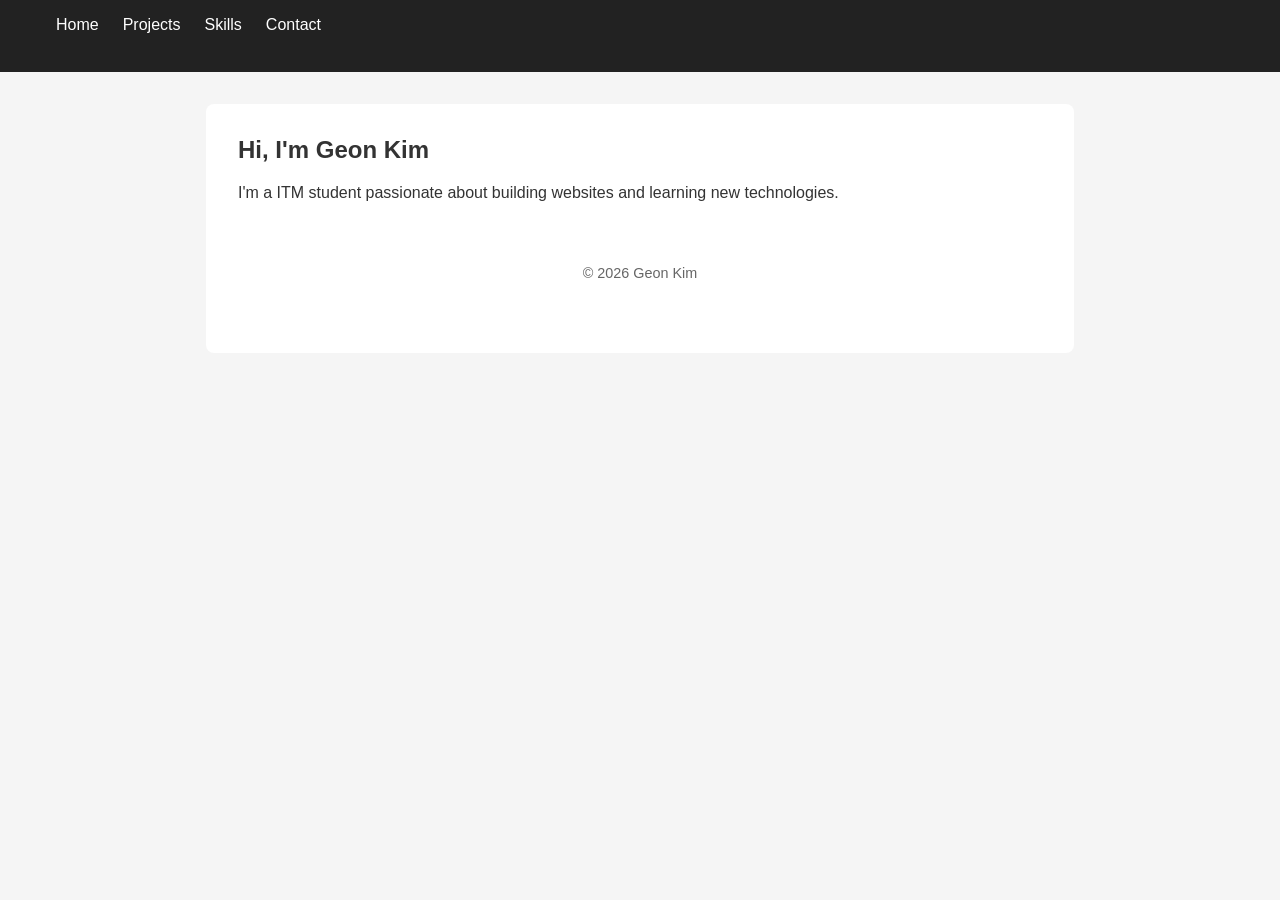
==== index.html @ 6e84593c "Initial commit: Base files carried over from Assignment 1 for Assignment 2 enhancements" ====
<!DOCTYPE html>
<html lang="en">
<head>
  <meta charset="UTF-8" />
  <meta name="viewport" content="width=device-width, initial-scale=1.0" />
  <title>My Portfolio</title> 
  <link rel="stylesheet" href="style.css" />
</head>
<body>

  <nav>
    <ul>
      <li><a href="index.html">Home</a></li>
      <li><a href="projects.html">Projects</a></li>
      <li><a href="skills.html">Skills</a></li>
      <li><a href="contact.html">Contact</a></li>
    </ul>
  </nav>

  <main>
    <section class="intro">
      <h1>Hi, I'm Geon Kim</h1> 
      <p>I'm a ITM student passionate about building websites and learning new technologies.</p> 

  <footer>
    <p>&copy; 2026 Geon Kim</p> 
  </footer>

</body>
</html>
---- style.css ----
/* ── Base ── */
* {
  box-sizing: border-box;
  margin: 0;
  padding: 0;
}

body {
  font-family: Arial, sans-serif;
  background-color: #f5f5f5;
  color: #333;
}

/* ── Nav ── */
nav {
  background-color: #222;
  padding: 1rem 2rem;
}

nav ul {
  list-style: none;
  display: flex;
  gap: 1.5rem;
}

nav a {
  color: #fff;
  text-decoration: none;
  font-size: 1rem;
}

nav a:hover {
  text-decoration: underline;
}

/* ── Main content ── */
main {
  max-width: 900px;
  margin: 2rem auto;
  padding: 0 1rem;
}

section {
  background: #fff;
  padding: 2rem;
  border-radius: 8px;
}

h1 {
  margin-bottom: 1rem;
}

h2 {
  margin-top: 1.5rem;
  margin-bottom: 0.5rem;
}

p {
  margin-bottom: 0.75rem;
  line-height: 1.6;
}

ul {
  padding-left: 1.5rem;
  margin-bottom: 1rem;
}

li {
  margin-bottom: 0.4rem;
}

/* ── Project cards ── */
.project-card {
  border: 1px solid #ddd;
  border-radius: 6px;
  padding: 1rem;
  margin-bottom: 1rem;
}

/* ── Contact form ── */
form {
  display: flex;
  flex-direction: column;
  gap: 0.75rem;
  margin-top: 1rem;
}

label {
  font-weight: bold;
}

input, textarea {
  padding: 0.6rem;
  border: 1px solid #ccc;
  border-radius: 4px;
  font-size: 1rem;
  width: 100%;
}

button {
  padding: 0.7rem 1.5rem;
  background-color: #222;
  color: #fff;
  border: none;
  border-radius: 4px;
  font-size: 1rem;
  cursor: pointer;
  width: fit-content;
}

button:hover {
  background-color: #444;
}

/* ── Footer ── */
footer {
  text-align: center;
  padding: 1.5rem;
  margin-top: 2rem;
  font-size: 0.9rem;
  color: #666;
}

/* ── Responsive: Tablet (481px – 768px) ── */
@media (max-width: 768px) {
  nav ul {
    gap: 1rem;
  }

  main {
    margin: 1.5rem auto;
  }
}

/* ── Responsive: Mobile (0px – 480px) ── */
@media (max-width: 480px) {
  nav ul {
    flex-direction: column;
    gap: 0.5rem;
  }

  section {
    padding: 1.2rem;
  }

  button {
    width: 100%;
  }
}
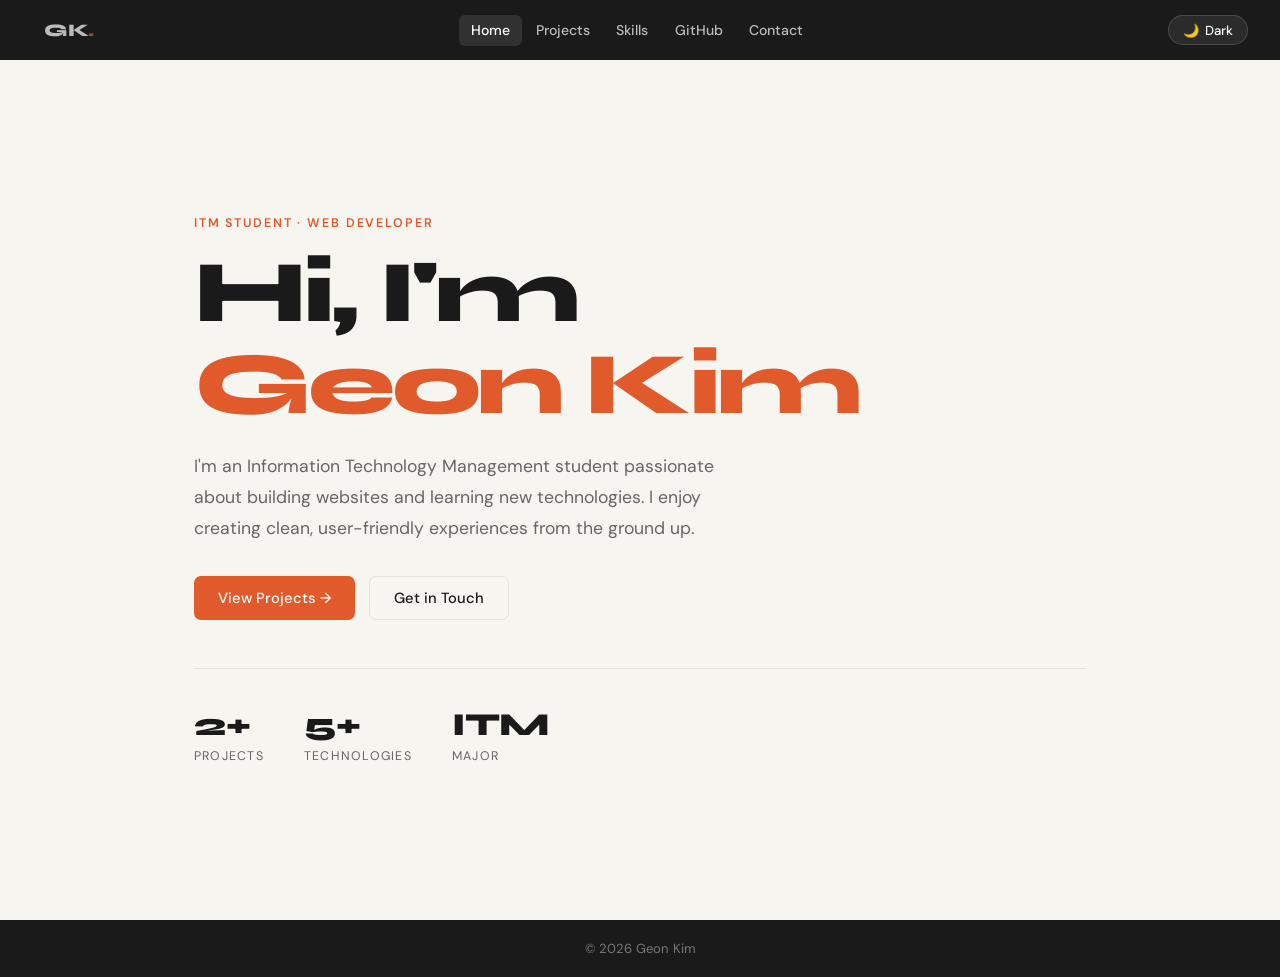
==== commit c40a599d: "feat: add dark/light theme switcher" ====
--- a/index.html
+++ b/index.html
@@ -3,28 +3,75 @@
 <head>
   <meta charset="UTF-8" />
   <meta name="viewport" content="width=device-width, initial-scale=1.0" />
-  <title>My Portfolio</title> 
+  <!-- 💡 CUSTOMIZE: 탭 제목 -->
+  <title>Geon Kim — Portfolio</title>
   <link rel="stylesheet" href="style.css" />
 </head>
 <body>
 
   <nav>
+    <!-- 💡 CUSTOMIZE: 왼쪽 로고 이니셜 -->
+    <a href="index.html" class="nav-brand">GK<span>.</span></a>
+
     <ul>
-      <li><a href="index.html">Home</a></li>
+      <li><a href="index.html" class="active">Home</a></li>
       <li><a href="projects.html">Projects</a></li>
       <li><a href="skills.html">Skills</a></li>
+      <li><a href="github.html">GitHub</a></li>
       <li><a href="contact.html">Contact</a></li>
     </ul>
+
+    <!-- 테마 토글 버튼 (HOA02) — main.js가 제어 -->
+    <button class="theme-toggle" id="themeToggle" aria-label="Toggle theme">
+      <span id="themeIcon">🌙</span>
+      <span class="toggle-label" id="themeLabel">Dark</span>
+    </button>
   </nav>
 
   <main>
     <section class="intro">
-      <h1>Hi, I'm Geon Kim</h1> 
-      <p>I'm a ITM student passionate about building websites and learning new technologies.</p> 
+      <!-- 💡 CUSTOMIZE: 직책/전공 소개 문구 -->
+      <p class="intro-eyebrow fade-up fade-up-1">ITM Student · Web Developer</p>
 
+      <!-- 💡 CUSTOMIZE: 이름 변경 (<em> 태그 안 텍스트) -->
+      <h1 class="fade-up fade-up-2">Hi, I'm<br><em>Geon Kim</em></h1>
+
+      <!-- 💡 CUSTOMIZE: 자기소개 문장 -->
+      <p class="intro-bio fade-up fade-up-3">
+        I'm an Information Technology Management student passionate about
+        building websites and learning new technologies. I enjoy creating
+        clean, user-friendly experiences from the ground up.
+      </p>
+
+      <div class="intro-cta fade-up fade-up-4">
+        <a href="projects.html" class="btn btn-primary">View Projects →</a>
+        <a href="contact.html"  class="btn btn-ghost">Get in Touch</a>
+      </div>
+
+      <!-- 💡 CUSTOMIZE: 하단 통계 숫자와 라벨 자유롭게 변경 -->
+      <div class="home-stats fade-up fade-up-5">
+        <div>
+          <span class="home-stat-num">2+</span>
+          <span class="home-stat-label">Projects</span>
+        </div>
+        <div>
+          <span class="home-stat-num">5+</span>
+          <span class="home-stat-label">Technologies</span>
+        </div>
+        <div>
+          <span class="home-stat-num">ITM</span>
+          <span class="home-stat-label">Major</span>
+        </div>
+      </div>
+    </section>
+  </main>
+
+  <!-- 💡 CUSTOMIZE: 저작권 연도/이름 -->
   <footer>
-    <p>&copy; 2026 Geon Kim</p> 
+    <p>&copy; 2026 Geon Kim</p>
   </footer>
 
+  <!-- 공통 JS (테마 스위처) -->
+  <script src="main.js"></script>
 </body>
 </html>
--- a/style.css
+++ b/style.css
@@ -1,149 +1,627 @@
-/* ── Base ── */
-* {
+/* ── Google Fonts ── */
+/* 💡 CUSTOMIZE: 원하는 폰트로 교체 가능 (Google Fonts에서 선택) */
+@import url('https://fonts.googleapis.com/css2?family=Syne:wght@400;600;700;800&family=DM+Sans:ital,wght@0,300;0,400;0,500;1,400&display=swap');
+
+/* ════════════════════════════════════════
+   CSS 변수 (테마 시스템) — HOA02 추가
+   ════════════════════════════════════════ */
+
+/* 💡 CUSTOMIZE: 라이트 테마 색상을 여기서 바꾸세요 */
+:root {
+  --bg:          #f7f5f0;       /* 페이지 배경 */
+  --bg-card:     #ffffff;       /* 카드 배경 */
+  --bg-nav:      #1a1a1a;       /* 네비게이션 배경 */
+  --text-main:   #1a1a1a;       /* 주 텍스트 */
+  --text-sub:    #666;          /* 보조 텍스트 */
+  --text-nav:    #ffffff;       /* 네비 텍스트 */
+  --accent:      #e05a2b;       /* 포인트 컬러 (버튼, 강조) */
+  --accent-dark: #c04820;       /* 호버 시 포인트 컬러 */
+  --border:      #e5e1d8;       /* 테두리 */
+  --shadow:      0 2px 12px rgba(0,0,0,0.07);
+  --shadow-lg:   0 8px 30px rgba(0,0,0,0.12);
+  --tag-bg:      #eeebe3;
+  --tag-text:    #555;
+  --input-bg:    #fff;
+}
+
+/* 💡 CUSTOMIZE: 다크 테마 색상을 여기서 바꾸세요 */
+body.dark {
+  --bg:          #111;
+  --bg-card:     #1c1c1c;
+  --bg-nav:      #0a0a0a;
+  --text-main:   #eeebe3;
+  --text-sub:    #888;
+  --text-nav:    #eeebe3;
+  --accent:      #f07040;
+  --accent-dark: #e05a2b;
+  --border:      #2a2a2a;
+  --shadow:      0 2px 12px rgba(0,0,0,0.4);
+  --shadow-lg:   0 8px 30px rgba(0,0,0,0.6);
+  --tag-bg:      #252525;
+  --tag-text:    #bbb;
+  --input-bg:    #1c1c1c;
+}
+
+/* ════════════════════════════════════════
+   Base
+   ════════════════════════════════════════ */
+*, *::before, *::after {
   box-sizing: border-box;
   margin: 0;
   padding: 0;
 }
 
+html { scroll-behavior: smooth; }
+
 body {
-  font-family: Arial, sans-serif;
-  background-color: #f5f5f5;
-  color: #333;
-}
-
-/* ── Nav ── */
+  font-family: 'DM Sans', Arial, sans-serif;
+  background-color: var(--bg);
+  color: var(--text-main);
+  transition: background-color 0.3s, color 0.3s;
+  min-height: 100vh;
+  display: flex;
+  flex-direction: column;
+}
+
+/* ════════════════════════════════════════
+   Navigation
+   ════════════════════════════════════════ */
 nav {
-  background-color: #222;
-  padding: 1rem 2rem;
-}
+  background-color: var(--bg-nav);
+  padding: 0 2rem;
+  height: 60px;
+  display: flex;
+  align-items: center;
+  justify-content: space-between;
+  position: sticky;
+  top: 0;
+  z-index: 100;
+  transition: background-color 0.3s;
+}
+
+/* 💡 CUSTOMIZE: 왼쪽 로고 텍스트 (index.html에서도 변경) */
+.nav-brand {
+  font-family: 'Syne', sans-serif;
+  font-weight: 800;
+  font-size: 1.1rem;
+  color: var(--text-nav);
+  letter-spacing: -0.02em;
+  text-decoration: none;
+}
+
+.nav-brand span { color: var(--accent); }
 
 nav ul {
   list-style: none;
   display: flex;
-  gap: 1.5rem;
+  align-items: center;
+  gap: 0.15rem;
 }
 
 nav a {
+  color: var(--text-nav);
+  text-decoration: none;
+  font-size: 0.88rem;
+  font-weight: 500;
+  padding: 0.38rem 0.75rem;
+  border-radius: 6px;
+  opacity: 0.7;
+  transition: opacity 0.2s, background 0.2s;
+}
+
+nav a:hover,
+nav a.active {
+  opacity: 1;
+  background: rgba(255,255,255,0.1);
+}
+
+/* ── 테마 토글 버튼 (HOA02 추가) ── */
+.theme-toggle {
+  display: flex;
+  align-items: center;
+  gap: 0.35rem;
+  background: rgba(255,255,255,0.08);
+  border: 1px solid rgba(255,255,255,0.15);
+  color: var(--text-nav);
+  border-radius: 20px;
+  padding: 0.35rem 0.9rem;
+  font-size: 0.82rem;
+  font-family: 'DM Sans', sans-serif;
+  font-weight: 500;
+  cursor: pointer;
+  transition: background 0.2s;
+  white-space: nowrap;
+}
+
+.theme-toggle:hover { background: rgba(255,255,255,0.15); }
+
+/* ════════════════════════════════════════
+   Main Layout
+   ════════════════════════════════════════ */
+main {
+  flex: 1;
+  max-width: 940px;
+  width: 100%;
+  margin: 2.5rem auto;
+  padding: 0 1.5rem;
+}
+
+.page-header { margin-bottom: 2rem; }
+
+.page-header h1 {
+  font-family: 'Syne', sans-serif;
+  font-size: clamp(2rem, 5vw, 2.8rem);
+  font-weight: 800;
+  letter-spacing: -0.04em;
+  line-height: 1.1;
+  margin-bottom: 0.4rem;
+}
+
+.page-header p { color: var(--text-sub); }
+
+/* ════════════════════════════════════════
+   Home (index.html)
+   ════════════════════════════════════════ */
+.intro {
+  display: flex;
+  flex-direction: column;
+  justify-content: center;
+  min-height: calc(100vh - 120px);
+  padding: 2rem 0;
+}
+
+.intro-eyebrow {
+  font-size: 0.78rem;
+  font-weight: 600;
+  letter-spacing: 0.15em;
+  text-transform: uppercase;
+  color: var(--accent);
+  margin-bottom: 1rem;
+}
+
+/* 💡 CUSTOMIZE: 홈 타이틀 크기 */
+.intro h1 {
+  font-family: 'Syne', sans-serif;
+  font-size: clamp(2.8rem, 9vw, 5.5rem);
+  font-weight: 800;
+  letter-spacing: -0.04em;
+  line-height: 1.05;
+  margin-bottom: 1.25rem;
+}
+
+/* 💡 CUSTOMIZE: em 태그 = 이름 강조 색 */
+.intro h1 em { font-style: normal; color: var(--accent); }
+
+.intro-bio {
+  font-size: 1.1rem;
+  color: var(--text-sub);
+  max-width: 520px;
+  line-height: 1.75;
+  margin-bottom: 2rem;
+}
+
+.intro-cta { display: flex; gap: 0.875rem; flex-wrap: wrap; }
+
+.btn {
+  display: inline-flex;
+  align-items: center;
+  gap: 0.4rem;
+  padding: 0.7rem 1.5rem;
+  border-radius: 7px;
+  font-size: 0.92rem;
+  font-weight: 500;
+  font-family: 'DM Sans', sans-serif;
+  text-decoration: none;
+  transition: all 0.2s;
+  cursor: pointer;
+  border: none;
+}
+
+.btn-primary { background: var(--accent); color: #fff; }
+
+.btn-primary:hover {
+  background: var(--accent-dark);
+  transform: translateY(-1px);
+  box-shadow: 0 5px 18px rgba(224,90,43,0.28);
+}
+
+.btn-ghost {
+  background: transparent;
+  color: var(--text-main);
+  border: 1.5px solid var(--border);
+}
+
+.btn-ghost:hover { border-color: var(--text-main); transform: translateY(-1px); }
+
+/* 홈 하단 통계 */
+.home-stats {
+  display: flex;
+  gap: 2.5rem;
+  flex-wrap: wrap;
+  margin-top: 3rem;
+  padding-top: 2.5rem;
+  border-top: 1px solid var(--border);
+}
+
+/* 💡 CUSTOMIZE: home-stats 숫자/라벨 변경은 index.html에서 */
+.home-stat-num {
+  display: block;
+  font-family: 'Syne', sans-serif;
+  font-size: 2rem;
+  font-weight: 800;
+  line-height: 1;
+  margin-bottom: 0.2rem;
+}
+
+.home-stat-label {
+  font-size: 0.78rem;
+  color: var(--text-sub);
+  text-transform: uppercase;
+  letter-spacing: 0.1em;
+}
+
+/* ════════════════════════════════════════
+   Projects — HOA02: 필터 기능
+   ════════════════════════════════════════ */
+
+/* 💡 CUSTOMIZE: 필터 카테고리는 projects.html에서 data-filter 값으로 추가/수정 */
+.filter-bar {
+  display: flex;
+  flex-wrap: wrap;
+  gap: 0.5rem;
+  margin-bottom: 1.75rem;
+}
+
+.filter-btn {
+  padding: 0.42rem 1.05rem;
+  border: 1.5px solid var(--border);
+  background: var(--bg-card);
+  color: var(--text-sub);
+  border-radius: 20px;
+  font-size: 0.83rem;
+  font-weight: 500;
+  font-family: 'DM Sans', sans-serif;
+  cursor: pointer;
+  transition: all 0.18s;
+}
+
+.filter-btn:hover { border-color: var(--accent); color: var(--accent); }
+
+.filter-btn.active {
+  background: var(--accent);
+  border-color: var(--accent);
   color: #fff;
-  text-decoration: none;
-  font-size: 1rem;
-}
-
-nav a:hover {
-  text-decoration: underline;
-}
-
-/* ── Main content ── */
-main {
-  max-width: 900px;
-  margin: 2rem auto;
-  padding: 0 1rem;
-}
-
-section {
-  background: #fff;
-  padding: 2rem;
+}
+
+.projects-grid {
+  display: grid;
+  grid-template-columns: repeat(auto-fill, minmax(270px, 1fr));
+  gap: 1.1rem;
+}
+
+/* JS가 토글하는 숨김 클래스 */
+.project-card.hidden { display: none; }
+
+.project-card {
+  background: var(--bg-card);
+  border: 1px solid var(--border);
+  border-radius: 12px;
+  padding: 1.5rem;
+  display: flex;
+  flex-direction: column;
+  gap: 0.65rem;
+  transition: box-shadow 0.22s, transform 0.22s, border-color 0.22s;
+}
+
+.project-card:hover {
+  box-shadow: var(--shadow-lg);
+  transform: translateY(-3px);
+  border-color: var(--accent);
+}
+
+.project-card h2 {
+  font-family: 'Syne', sans-serif;
+  font-size: 1.1rem;
+  font-weight: 700;
+  letter-spacing: -0.02em;
+}
+
+.project-card p { color: var(--text-sub); font-size: 0.88rem; line-height: 1.6; flex: 1; }
+
+.project-tags { display: flex; flex-wrap: wrap; gap: 0.35rem; margin-top: auto; }
+
+.tag {
+  background: var(--tag-bg);
+  color: var(--tag-text);
+  padding: 0.18rem 0.6rem;
+  border-radius: 4px;
+  font-size: 0.76rem;
+  font-weight: 500;
+}
+
+/* 💡 CUSTOMIZE: 언어 태그는 .tag.lang 클래스로 포인트 색 적용 */
+.tag.lang { background: var(--accent); color: #fff; opacity: 0.9; }
+
+/* ════════════════════════════════════════
+   Skills
+   ════════════════════════════════════════ */
+.skills-block { margin-bottom: 2.25rem; }
+
+.skills-block h2 {
+  font-family: 'Syne', sans-serif;
+  font-size: 0.78rem;
+  font-weight: 700;
+  letter-spacing: 0.12em;
+  text-transform: uppercase;
+  color: var(--text-sub);
+  margin-bottom: 0.9rem;
+}
+
+.skills-grid {
+  display: grid;
+  /* 💡 CUSTOMIZE: 한 줄에 몇 개 보일지 minmax 값 조절 */
+  grid-template-columns: repeat(auto-fill, minmax(140px, 1fr));
+  gap: 0.65rem;
+}
+
+.skill-chip {
+  background: var(--bg-card);
+  border: 1px solid var(--border);
   border-radius: 8px;
-}
-
-h1 {
-  margin-bottom: 1rem;
-}
-
-h2 {
-  margin-top: 1.5rem;
-  margin-bottom: 0.5rem;
-}
-
-p {
-  margin-bottom: 0.75rem;
-  line-height: 1.6;
-}
-
-ul {
-  padding-left: 1.5rem;
-  margin-bottom: 1rem;
-}
-
-li {
-  margin-bottom: 0.4rem;
-}
-
-/* ── Project cards ── */
-.project-card {
-  border: 1px solid #ddd;
-  border-radius: 6px;
-  padding: 1rem;
-  margin-bottom: 1rem;
-}
-
-/* ── Contact form ── */
+  padding: 0.7rem 1rem;
+  font-size: 0.88rem;
+  font-weight: 500;
+  text-align: center;
+  transition: all 0.18s;
+}
+
+.skill-chip:hover {
+  border-color: var(--accent);
+  color: var(--accent);
+  transform: translateY(-2px);
+  box-shadow: var(--shadow);
+}
+
+/* ════════════════════════════════════════
+   Contact
+   ════════════════════════════════════════ */
+.contact-wrap {
+  display: grid;
+  grid-template-columns: 1fr 1.7fr;
+  gap: 3rem;
+  align-items: start;
+}
+
+.contact-info h2 {
+  font-family: 'Syne', sans-serif;
+  font-size: 1.3rem;
+  font-weight: 700;
+  margin-bottom: 0.65rem;
+}
+
+.contact-info p { color: var(--text-sub); line-height: 1.7; font-size: 0.92rem; margin-bottom: 1.5rem; }
+
+.contact-row {
+  display: flex;
+  align-items: center;
+  gap: 0.7rem;
+  margin-bottom: 0.7rem;
+  font-size: 0.88rem;
+  color: var(--text-sub);
+}
+
 form {
+  background: var(--bg-card);
+  border: 1px solid var(--border);
+  border-radius: 12px;
+  padding: 1.75rem;
   display: flex;
   flex-direction: column;
-  gap: 0.75rem;
-  margin-top: 1rem;
-}
-
-label {
-  font-weight: bold;
-}
+  gap: 1rem;
+}
+
+.form-field { display: flex; flex-direction: column; gap: 0.35rem; }
+
+label { font-size: 0.82rem; font-weight: 500; color: var(--text-sub); }
 
 input, textarea {
-  padding: 0.6rem;
-  border: 1px solid #ccc;
-  border-radius: 4px;
-  font-size: 1rem;
+  padding: 0.7rem 0.95rem;
+  border: 1.5px solid var(--border);
+  border-radius: 7px;
+  font-size: 0.92rem;
+  font-family: 'DM Sans', sans-serif;
+  background: var(--input-bg);
+  color: var(--text-main);
   width: 100%;
-}
-
-button {
-  padding: 0.7rem 1.5rem;
-  background-color: #222;
+  transition: border-color 0.18s;
+}
+
+input:focus, textarea:focus { outline: none; border-color: var(--accent); }
+
+textarea { resize: vertical; min-height: 130px; }
+
+button[type="submit"] {
+  align-self: flex-start;
+  padding: 0.72rem 1.8rem;
+  background: var(--accent);
   color: #fff;
   border: none;
-  border-radius: 4px;
-  font-size: 1rem;
+  border-radius: 7px;
+  font-size: 0.92rem;
+  font-weight: 600;
+  font-family: 'DM Sans', sans-serif;
   cursor: pointer;
-  width: fit-content;
-}
-
-button:hover {
-  background-color: #444;
-}
-
-/* ── Footer ── */
+  transition: all 0.2s;
+}
+
+button[type="submit"]:hover { background: var(--accent-dark); transform: translateY(-1px); }
+
+/* ════════════════════════════════════════
+   GitHub Stats Page — HOA02 신규
+   ════════════════════════════════════════ */
+
+/* 프로필 카드 */
+.gh-profile {
+  display: flex;
+  align-items: center;
+  gap: 2rem;
+  background: var(--bg-card);
+  border: 1px solid var(--border);
+  border-radius: 14px;
+  padding: 1.75rem;
+  margin-bottom: 2.25rem;
+}
+
+.gh-avatar {
+  width: 88px;
+  height: 88px;
+  border-radius: 50%;
+  border: 3px solid var(--border);
+  object-fit: cover;
+  flex-shrink: 0;
+}
+
+.gh-avatar-fallback {
+  width: 88px;
+  height: 88px;
+  border-radius: 50%;
+  background: var(--tag-bg);
+  display: flex;
+  align-items: center;
+  justify-content: center;
+  font-size: 2.5rem;
+  flex-shrink: 0;
+}
+
+.gh-name { font-family: 'Syne', sans-serif; font-size: 1.35rem; font-weight: 700; margin-bottom: 0.2rem; }
+.gh-login { color: var(--text-sub); font-size: 0.88rem; margin-bottom: 0.4rem; }
+.gh-bio   { color: var(--text-sub); font-size: 0.88rem; line-height: 1.55; margin-bottom: 0.8rem; }
+
+.gh-stats { display: flex; gap: 1rem; flex-wrap: wrap; }
+
+.gh-stat {
+  background: var(--tag-bg);
+  border-radius: 8px;
+  padding: 0.55rem 1rem;
+  min-width: 76px;
+  text-align: center;
+}
+
+.gh-stat-n { display: block; font-family: 'Syne', sans-serif; font-size: 1.2rem; font-weight: 700; }
+.gh-stat-l { font-size: 0.73rem; color: var(--text-sub); }
+
+/* 레포 목록 */
+.repos-header {
+  font-family: 'Syne', sans-serif;
+  font-size: 0.76rem;
+  font-weight: 700;
+  letter-spacing: 0.12em;
+  text-transform: uppercase;
+  color: var(--text-sub);
+  margin-bottom: 1rem;
+}
+
+.repos-grid {
+  display: grid;
+  grid-template-columns: repeat(auto-fill, minmax(270px, 1fr));
+  gap: 1rem;
+}
+
+.repo-card {
+  background: var(--bg-card);
+  border: 1px solid var(--border);
+  border-radius: 10px;
+  padding: 1.2rem;
+  text-decoration: none;
+  color: inherit;
+  display: flex;
+  flex-direction: column;
+  gap: 0.55rem;
+  transition: all 0.2s;
+}
+
+.repo-card:hover {
+  border-color: var(--accent);
+  box-shadow: var(--shadow-lg);
+  transform: translateY(-2px);
+}
+
+.repo-name { font-family: 'Syne', sans-serif; font-size: 0.97rem; font-weight: 700; color: var(--accent); }
+.repo-desc { font-size: 0.83rem; color: var(--text-sub); line-height: 1.55; flex: 1; }
+.repo-meta { display: flex; gap: 0.9rem; flex-wrap: wrap; font-size: 0.78rem; color: var(--text-sub); }
+
+/* 로딩 / 에러 상태 */
+.gh-loading {
+  text-align: center;
+  padding: 4rem 0;
+  color: var(--text-sub);
+  font-size: 0.95rem;
+}
+
+.gh-loading::after {
+  content: '';
+  animation: ellipsis 1.4s infinite;
+}
+
+@keyframes ellipsis {
+  0%   { content: '.'; }
+  33%  { content: '..'; }
+  66%  { content: '...'; }
+}
+
+.gh-error { text-align: center; padding: 3rem 0; color: var(--text-sub); }
+
+/* ════════════════════════════════════════
+   Footer
+   ════════════════════════════════════════ */
 footer {
+  background: #1a1a1a;
+  color: #777;
   text-align: center;
-  padding: 1.5rem;
-  margin-top: 2rem;
-  font-size: 0.9rem;
-  color: #666;
-}
-
-/* ── Responsive: Tablet (481px – 768px) ── */
+  padding: 1.25rem;
+  font-size: 0.82rem;
+  margin-top: auto;
+}
+
+/* ════════════════════════════════════════
+   Fade-up 애니메이션 (공통)
+   ════════════════════════════════════════ */
+@keyframes fadeUp {
+  from { opacity: 0; transform: translateY(20px); }
+  to   { opacity: 1; transform: translateY(0); }
+}
+
+.fade-up { animation: fadeUp 0.5s ease both; }
+.fade-up-1 { animation-delay: 0.05s; }
+.fade-up-2 { animation-delay: 0.13s; }
+.fade-up-3 { animation-delay: 0.22s; }
+.fade-up-4 { animation-delay: 0.32s; }
+.fade-up-5 { animation-delay: 0.42s; }
+
+/* ════════════════════════════════════════
+   Responsive — Tablet (481px–768px)
+   ════════════════════════════════════════ */
 @media (max-width: 768px) {
-  nav ul {
-    gap: 1rem;
-  }
-
-  main {
-    margin: 1.5rem auto;
-  }
-}
-
-/* ── Responsive: Mobile (0px – 480px) ── */
+  nav { padding: 0 1.25rem; }
+  main { margin: 1.75rem auto; }
+  .contact-wrap { grid-template-columns: 1fr; gap: 2rem; }
+  .gh-profile { flex-direction: column; text-align: center; }
+  .gh-stats { justify-content: center; }
+  .home-stats { gap: 1.5rem; }
+}
+
+/* ════════════════════════════════════════
+   Responsive — Mobile (0–480px)
+   ════════════════════════════════════════ */
 @media (max-width: 480px) {
-  nav ul {
-    flex-direction: column;
-    gap: 0.5rem;
-  }
-
-  section {
-    padding: 1.2rem;
-  }
-
-  button {
-    width: 100%;
-  }
-}
+  nav ul { gap: 0; }
+  nav a { padding: 0.35rem 0.5rem; font-size: 0.8rem; }
+
+  /* 모바일: 토글 버튼 텍스트만 숨김 (아이콘은 유지) */
+  .theme-toggle .toggle-label { display: none; }
+
+  .intro h1 { font-size: 2.6rem; }
+  .projects-grid, .repos-grid { grid-template-columns: 1fr; }
+  .skills-grid { grid-template-columns: repeat(2, 1fr); }
+  button[type="submit"] { align-self: stretch; }
+}
